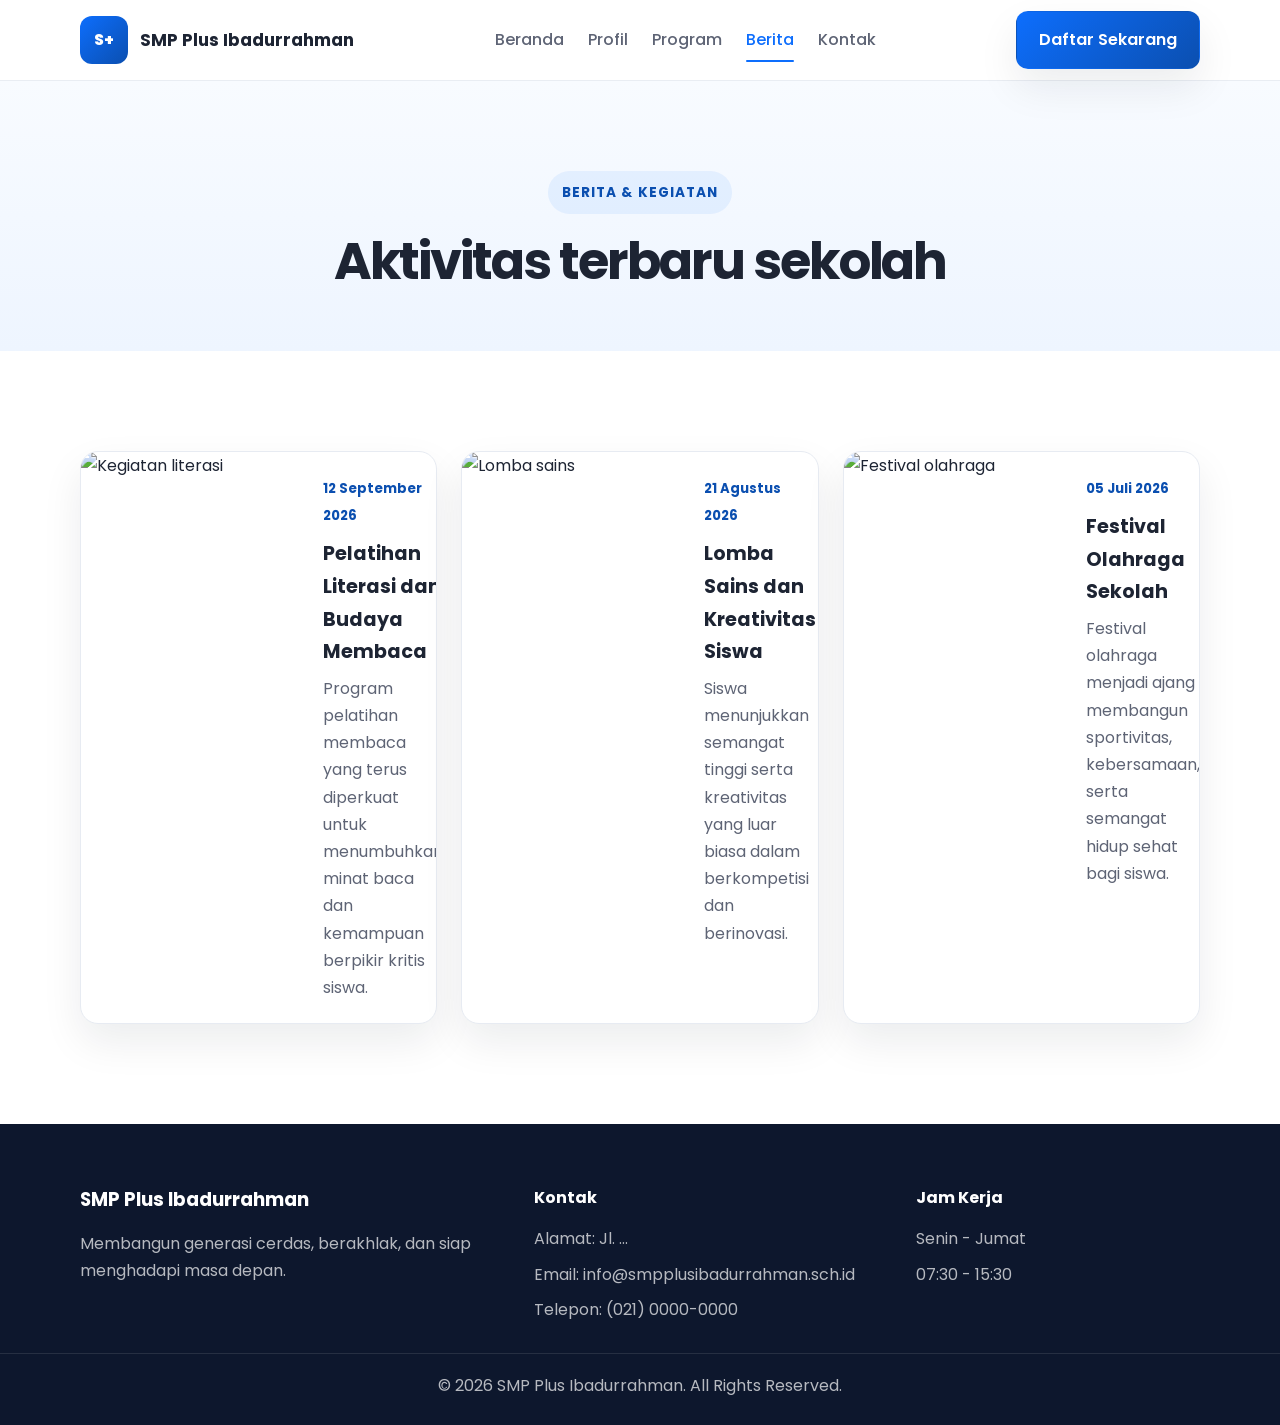
==== berita.html @ 43e398c8 "Expand SMP Plus Ibadurrahman site into multi-page landing website" ====
<!DOCTYPE html>
<html lang="id">
  <head>
    <meta charset="UTF-8" />
    <meta name="viewport" content="width=device-width, initial-scale=1.0" />
    <title>SMP Plus Ibadurrahman | Berita</title>
    <meta
      name="description"
      content="Berita dan kegiatan SMP Plus Ibadurrahman."
    />
    <link rel="preconnect" href="https://fonts.googleapis.com" />
    <link rel="preconnect" href="https://fonts.gstatic.com" crossorigin />
    <link
      href="https://fonts.googleapis.com/css2?family=Poppins:wght@400;500;600;700;800&display=swap"
      rel="stylesheet"
    />
    <link rel="stylesheet" href="style.css" />
    <script src="script.js" defer></script>
  </head>
  <body>
    <header class="topbar">
      <div class="container nav">
        <a href="index.html" class="brand" aria-label="Beranda SMP Plus Ibadurrahman">
          <div class="logo">S+</div>
          <div>
            <h2>SMP Plus Ibadurrahman</h2>
          </div>
        </a>

        <button class="nav-toggle" aria-label="Buka menu navigasi" aria-expanded="false">
          <span></span>
          <span></span>
          <span></span>
        </button>

        <nav class="menu" aria-label="Navigasi utama">
          <a href="index.html">Beranda</a>
          <a href="profil.html">Profil</a>
          <a href="program.html">Program</a>
          <a href="berita.html" class="active">Berita</a>
          <a href="kontak.html">Kontak</a>
        </nav>

        <a class="btn btn-primary desktop-only" href="kontak.html">Daftar Sekarang</a>
      </div>
    </header>

    <main>
      <section class="page-hero">
        <div class="container narrow">
          <span class="badge">Berita & Kegiatan</span>
          <h1>Aktivitas terbaru sekolah</h1>
        </div>
      </section>

      <section class="section">
        <div class="container news-list">
          <article class="news-item">
            <img src="https://images.unsplash.com/photo-1503676260728-1c00da094a0b?auto=format&fit=crop&w=900&q=80" alt="Kegiatan literasi" />
            <div>
              <span>12 September 2026</span>
              <h3>Pelatihan Literasi dan Budaya Membaca</h3>
              <p>Program pelatihan membaca yang terus diperkuat untuk menumbuhkan minat baca dan kemampuan berpikir kritis siswa.</p>
            </div>
          </article>

          <article class="news-item">
            <img src="https://images.unsplash.com/photo-1523240795612-9a054b0db644?auto=format&fit=crop&w=900&q=80" alt="Lomba sains" />
            <div>
              <span>21 Agustus 2026</span>
              <h3>Lomba Sains dan Kreativitas Siswa</h3>
              <p>Siswa menunjukkan semangat tinggi serta kreativitas yang luar biasa dalam berkompetisi dan berinovasi.</p>
            </div>
          </article>

          <article class="news-item">
            <img src="https://images.unsplash.com/photo-1517486808906-6ca8b3f04846?auto=format&fit=crop&w=900&q=80" alt="Festival olahraga" />
            <div>
              <span>05 Juli 2026</span>
              <h3>Festival Olahraga Sekolah</h3>
              <p>Festival olahraga menjadi ajang membangun sportivitas, kebersamaan, serta semangat hidup sehat bagi siswa.</p>
            </div>
          </article>
        </div>
      </section>
    </main>

    <footer class="footer">
      <div class="container footer-grid">
        <div>
          <h3>SMP Plus Ibadurrahman</h3>
          <p>Membangun generasi cerdas, berakhlak, dan siap menghadapi masa depan.</p>
        </div>

        <div>
          <h4>Kontak</h4>
          <ul>
            <li>Alamat: Jl. ...</li>
            <li>Email: info@smpplusibadurrahman.sch.id</li>
            <li>Telepon: (021) 0000-0000</li>
          </ul>
        </div>

        <div>
          <h4>Jam Kerja</h4>
          <ul>
            <li>Senin - Jumat</li>
            <li>07:30 - 15:30</li>
          </ul>
        </div>
      </div>

      <div class="copyright">
        <p>© <span id="year"></span> SMP Plus Ibadurrahman. All Rights Reserved.</p>
      </div>
    </footer>
  </body>
</html>
---- style.css ----
:root {
  --primary: #0d6efd;
  --primary-dark: #0b4fb0;
  --secondary: #f7f9fc;
  --text: #1d2433;
  --muted: #5e6475;
  --border: #e7ebf2;
  --white: #ffffff;
  --shadow: 0 18px 40px rgba(16, 24, 40, 0.08);
}

* {
  box-sizing: border-box;
  margin: 0;
  padding: 0;
}

html {
  scroll-behavior: smooth;
}

body {
  font-family: "Poppins", sans-serif;
  color: var(--text);
  background: var(--white);
  line-height: 1.7;
}

a {
  text-decoration: none;
  color: inherit;
}

img {
  max-width: 100%;
  display: block;
}

button,
input,
textarea {
  font: inherit;
}

.container {
  width: min(1120px, calc(100% - 32px));
  margin: 0 auto;
}

.section {
  padding: 100px 0;
}

.alt-bg {
  background: var(--secondary);
}

.section-heading {
  margin-bottom: 40px;
  text-align: center;
}

.section-heading span,
.badge {
  display: inline-block;
  font-size: 0.85rem;
  color: var(--primary-dark);
  font-weight: 700;
  letter-spacing: 0.08em;
  text-transform: uppercase;
  margin-bottom: 8px;
}

.section-heading h2,
.page-hero h1,
.hero-content h1 {
  line-height: 1.15;
  letter-spacing: -0.04em;
}

.section-heading h2 {
  font-size: clamp(2rem, 4vw, 3rem);
}

.topbar {
  position: sticky;
  top: 0;
  z-index: 100;
  background: rgba(255, 255, 255, 0.92);
  backdrop-filter: blur(12px);
  border-bottom: 1px solid rgba(231, 235, 242, 0.9);
}

.nav {
  display: flex;
  align-items: center;
  justify-content: space-between;
  min-height: 80px;
  gap: 20px;
}

.brand {
  display: flex;
  align-items: center;
  gap: 12px;
}

.logo {
  width: 48px;
  height: 48px;
  border-radius: 12px;
  background: linear-gradient(135deg, var(--primary), var(--primary-dark));
  color: var(--white);
  display: grid;
  place-items: center;
  font-weight: 800;
}

.brand h2 {
  font-size: 1.06rem;
}

.menu {
  display: flex;
  align-items: center;
  gap: 24px;
  color: var(--muted);
  font-weight: 500;
}

.menu a {
  position: relative;
}

.menu a.active,
.menu a:hover {
  color: var(--primary);
}

.menu a.active::after,
.menu a:hover::after {
  content: "";
  position: absolute;
  left: 0;
  bottom: -8px;
  width: 100%;
  height: 2px;
  border-radius: 999px;
  background: var(--primary);
}

.btn {
  display: inline-flex;
  align-items: center;
  justify-content: center;
  padding: 14px 22px;
  border-radius: 12px;
  font-weight: 600;
  transition: 0.2s ease;
  border: 1px solid transparent;
}

.btn:hover {
  transform: translateY(-2px);
}

.btn-primary {
  background: linear-gradient(135deg, var(--primary), var(--primary-dark));
  color: var(--white);
  box-shadow: var(--shadow);
}

.btn-secondary {
  background: transparent;
  color: var(--text);
  border-color: var(--border);
}

.light {
  background: var(--white);
  color: var(--primary-dark);
}

.desktop-only {
  display: inline-flex;
}

.nav-toggle {
  display: none;
  width: 48px;
  height: 48px;
  background: transparent;
  border: 1px solid var(--border);
  border-radius: 12px;
  padding: 10px;
  cursor: pointer;
}

.nav-toggle span {
  display: block;
  width: 100%;
  height: 2px;
  background: var(--text);
  margin: 6px 0;
}

.hero {
  padding: 80px 0 60px;
  background: radial-gradient(circle at top right, rgba(13, 110, 253, 0.12), transparent 30%), linear-gradient(180deg, #f9fbff 0%, #ffffff 100%);
}

.hero-grid,
.about-grid,
.content-grid,
.contact-grid {
  display: grid;
  grid-template-columns: 1.1fr 0.9fr;
  gap: 48px;
  align-items: center;
}

.hero-content h1 {
  font-size: clamp(2.4rem, 5vw, 4.5rem);
  margin-bottom: 18px;
}

.hero-content p,
.about-text p,
.content-grid p,
.lead {
  color: var(--muted);
  font-size: 1.05rem;
}

.badge {
  background: rgba(13, 110, 253, 0.08);
  padding: 10px 14px;
  border-radius: 999px;
  margin-bottom: 18px;
}

.hero-actions {
  display: flex;
  gap: 14px;
  margin-top: 28px;
  flex-wrap: wrap;
}

.stats {
  display: flex;
  gap: 26px;
  margin-top: 30px;
  flex-wrap: wrap;
}

.stats strong {
  display: block;
  font-size: 1.9rem;
}

.stats span {
  color: var(--muted);
  font-size: 0.9rem;
}

.image-card {
  background: var(--white);
  border-radius: 28px;
  box-shadow: var(--shadow);
  border: 1px solid var(--border);
  padding: 14px;
}

.image-card img {
  width: 100%;
  height: 560px;
  object-fit: cover;
  border-radius: 20px;
}

.about-boxes,
.two-col {
  display: grid;
  gap: 18px;
}

.mini-box,
.feature-card,
.info-card,
.contact-card,
.form-card,
.service-card {
  background: var(--white);
  border: 1px solid var(--border);
  border-radius: 18px;
  padding: 26px;
  box-shadow: 0 10px 24px rgba(16, 24, 40, 0.04);
}

.mini-box h3,
.feature-card h3,
.service-card h3,
.contact-card h3,
.info-card h3 {
  margin-bottom: 12px;
  font-size: 1.25rem;
}

.mini-box p,
.feature-card p,
.service-card p,
.contact-card li,
.info-card li,
.news-content p,
.news-item p {
  color: var(--muted);
}

.feature-grid,
.facility-grid,
.program-grid {
  display: grid;
  grid-template-columns: repeat(4, minmax(0, 1fr));
  gap: 24px;
}

.facility-item,
.service-card {
  background: var(--white);
  border: 1px solid var(--border);
  border-radius: 18px;
  padding: 24px 20px;
  box-shadow: 0 10px 24px rgba(16, 24, 40, 0.04);
}

.facility-item h3,
.service-card h3 {
  margin-bottom: 10px;
  font-size: 1.15rem;
}

.news-grid,
.news-list {
  display: grid;
  grid-template-columns: repeat(3, minmax(0, 1fr));
  gap: 24px;
}

.news-card,
.news-item {
  background: var(--white);
  border: 1px solid var(--border);
  border-radius: 18px;
  overflow: hidden;
  box-shadow: var(--shadow);
}

.news-card img,
.news-item img {
  width: 100%;
  height: 210px;
  object-fit: cover;
}

.news-content {
  padding: 20px 18px 22px;
}

.news-content span,
.news-item span {
  color: var(--primary-dark);
  font-size: 0.82rem;
  font-weight: 700;
}

.news-content h3,
.news-item h3 {
  margin: 10px 0 6px;
  font-size: 1.2rem;
}

.news-item {
  display: grid;
  grid-template-columns: 220px 1fr;
  align-items: stretch;
}

.news-item div {
  padding: 22px;
}

.cta {
  padding: 36px 0 90px;
}

.cta-box {
  background: linear-gradient(135deg, var(--primary), var(--primary-dark));
  color: var(--white);
  border-radius: 28px;
  padding: 32px 42px;
  display: flex;
  justify-content: space-between;
  align-items: center;
  gap: 20px;
  box-shadow: var(--shadow);
}

.cta-box h2 {
  font-size: clamp(1.7rem, 2vw, 2.5rem);
  line-height: 1.25;
}

.cta-box span {
  display: inline-block;
  margin-bottom: 6px;
  font-size: 0.8rem;
  opacity: 0.8;
  text-transform: uppercase;
  letter-spacing: 0.12em;
}

.footer {
  background: #0d172d;
  color: rgba(255, 255, 255, 0.85);
  padding-top: 60px;
}

.footer-grid {
  display: grid;
  grid-template-columns: 1.2fr 1fr 0.8fr;
  gap: 28px;
  padding-bottom: 30px;
}

.footer h3,
.footer h4 {
  color: var(--white);
  margin-bottom: 14px;
}

.footer p,
.footer li {
  color: rgba(255, 255, 255, 0.7);
}

.footer ul {
  list-style: none;
  display: grid;
  gap: 8px;
}

.copyright {
  text-align: center;
  padding: 18px 0 26px;
  border-top: 1px solid rgba(255, 255, 255, 0.1);
  color: rgba(255, 255, 255, 0.6);
}

.page-hero {
  background: linear-gradient(180deg, #f8fbff 0%, #eef5ff 100%);
  padding: 90px 0 60px;
  text-align: center;
}

.page-hero h1 {
  font-size: clamp(2.2rem, 4vw, 3.3rem);
}

.narrow {
  max-width: 720px;
}

.lead {
  font-size: 1.15rem;
  margin-bottom: 18px;
}

.icon {
  width: 62px;
  height: 62px;
  display: grid;
  place-items: center;
  font-size: 2rem;
  border-radius: 18px;
  background: rgba(13, 110, 253, 0.08);
  margin-bottom: 18px;
}

.info-card ul,
.contact-card ul {
  list-style: none;
  display: grid;
  gap: 12px;
}

.form-card {
  display: grid;
  gap: 18px;
}

.input-group {
  display: grid;
  gap: 8px;
}

.input-group label {
  font-weight: 600;
}

.input-group input,
.input-group textarea {
  width: 100%;
  border: 1px solid var(--border);
  border-radius: 12px;
  padding: 12px 14px;
  background: var(--white);
  color: var(--text);
}

.input-group input:focus,
.input-group textarea:focus {
  outline: 2px solid rgba(13, 110, 253, 0.15);
  border-color: var(--primary);
}

.two-col {
  grid-template-columns: repeat(2, minmax(0, 1fr));
}

@media (max-width: 980px) {
  .feature-grid,
  .facility-grid,
  .program-grid,
  .news-grid,
  .footer-grid,
  .content-grid,
  .contact-grid,
  .hero-grid,
  .about-grid {
    grid-template-columns: 1fr 1fr;
  }

  .hero-grid,
  .about-grid,
  .content-grid,
  .contact-grid {
    grid-template-columns: 1fr;
  }

  .news-item {
    grid-template-columns: 1fr;
  }
}

@media (max-width: 720px) {
  .menu {
    position: absolute;
    top: 80px;
    left: 16px;
    right: 16px;
    display: none;
    flex-direction: column;
    align-items: flex-start;
    padding: 18px 20px;
    background: rgba(255, 255, 255, 0.98);
    border: 1px solid var(--border);
    border-radius: 18px;
    box-shadow: var(--shadow);
  }

  .menu.open {
    display: flex;
  }

  .nav-toggle {
    display: block;
  }

  .desktop-only {
    display: none;
  }

  .feature-grid,
  .facility-grid,
  .program-grid,
  .news-grid,
  .footer-grid,
  .two-col {
    grid-template-columns: 1fr;
  }

  .cta-box {
    flex-direction: column;
    align-items: flex-start;
  }

  .hero-content h1 {
    font-size: 2.5rem;
  }
}
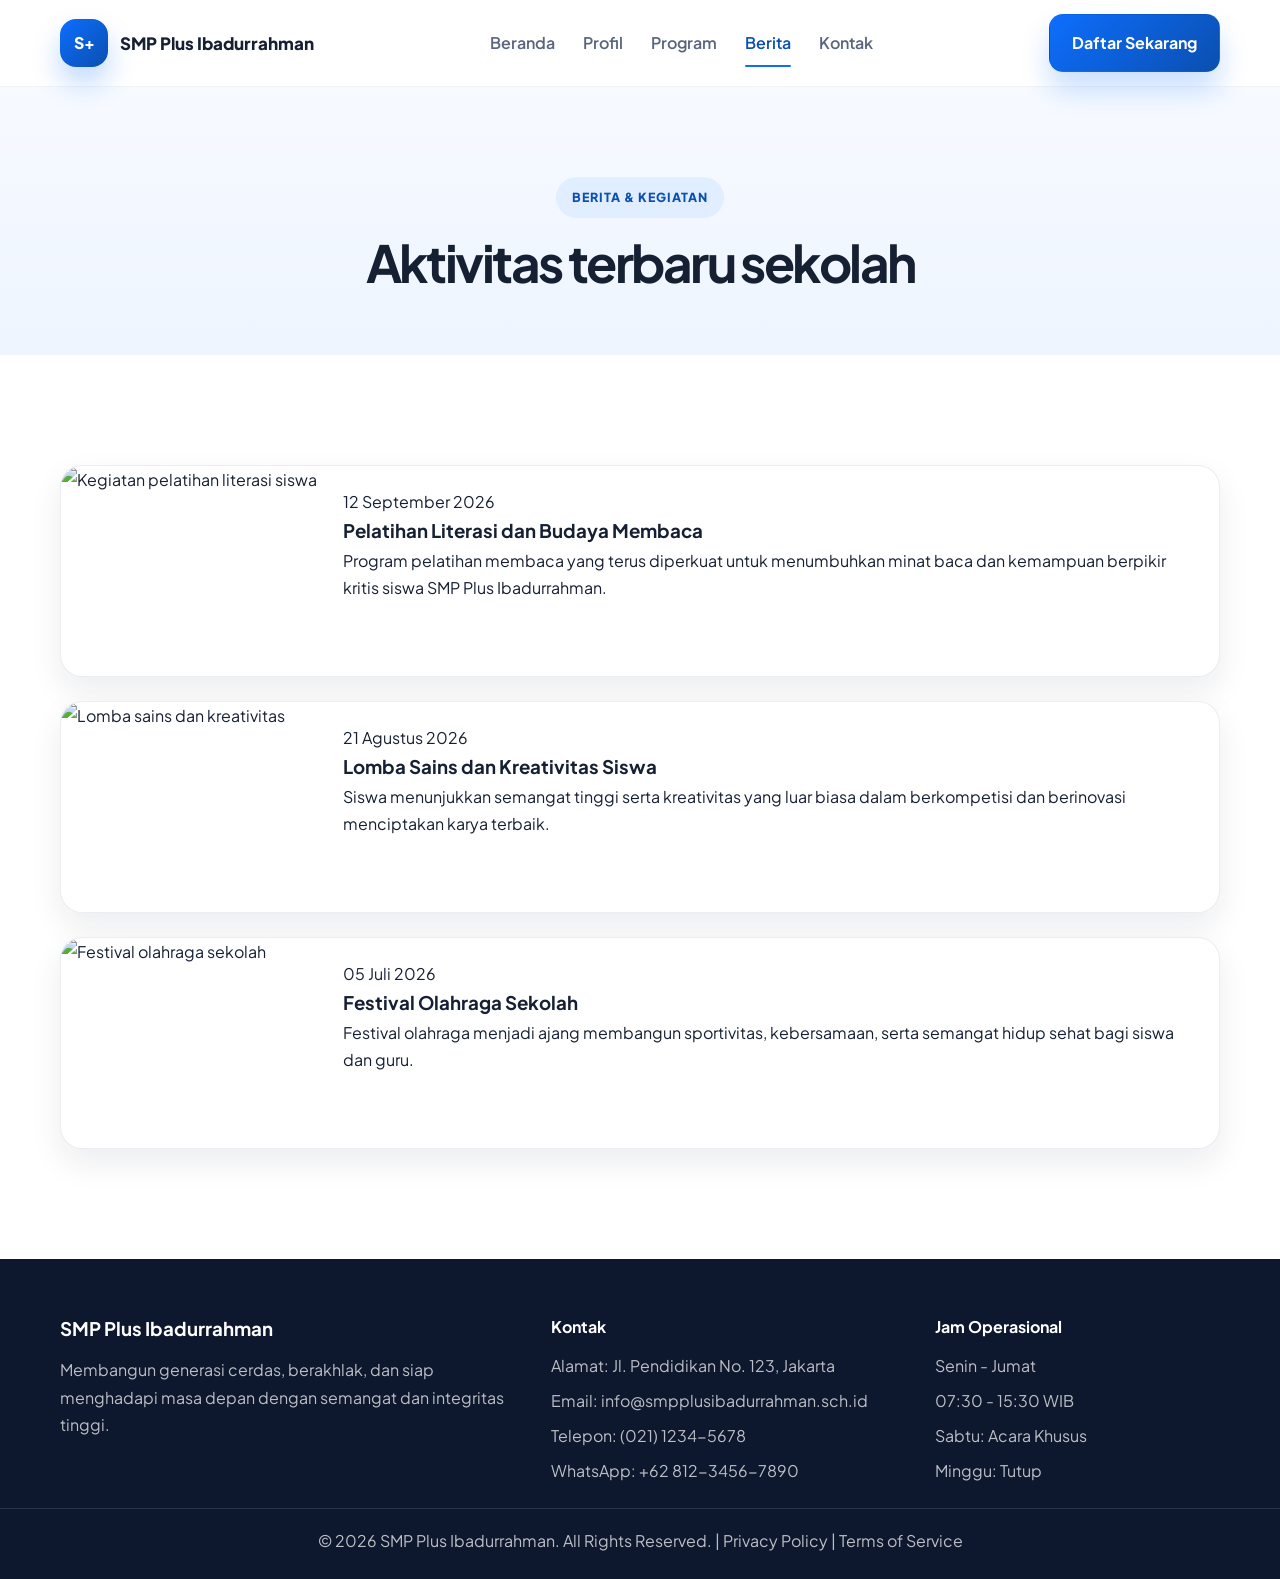
==== commit e0db82ce: "Prepare SMP Plus Ibadurrahman website for production deployment with complete content and documentat" ====
--- a/berita.html
+++ b/berita.html
@@ -3,17 +3,11 @@
   <head>
     <meta charset="UTF-8" />
     <meta name="viewport" content="width=device-width, initial-scale=1.0" />
-    <title>SMP Plus Ibadurrahman | Berita</title>
-    <meta
-      name="description"
-      content="Berita dan kegiatan SMP Plus Ibadurrahman."
-    />
+    <title>SMP Plus Ibadurrahman | Berita & Kegiatan</title>
+    <meta name="description" content="Berita dan kegiatan terbaru SMP Plus Ibadurrahman. Update acara sekolah, prestasi siswa, dan program pendidikan terkini." />
     <link rel="preconnect" href="https://fonts.googleapis.com" />
     <link rel="preconnect" href="https://fonts.gstatic.com" crossorigin />
-    <link
-      href="https://fonts.googleapis.com/css2?family=Poppins:wght@400;500;600;700;800&display=swap"
-      rel="stylesheet"
-    />
+    <link href="https://fonts.googleapis.com/css2?family=Plus+Jakarta+Sans:wght@400;500;600;700;800&display=swap" rel="stylesheet" />
     <link rel="stylesheet" href="style.css" />
     <script src="script.js" defer></script>
   </head>
@@ -56,29 +50,29 @@
       <section class="section">
         <div class="container news-list">
           <article class="news-item">
-            <img src="https://images.unsplash.com/photo-1503676260728-1c00da094a0b?auto=format&fit=crop&w=900&q=80" alt="Kegiatan literasi" />
+            <img src="https://images.unsplash.com/photo-1503676260728-1c00da094a0b?auto=format&fit=crop&w=900&q=80" alt="Kegiatan pelatihan literasi siswa" />
             <div>
               <span>12 September 2026</span>
               <h3>Pelatihan Literasi dan Budaya Membaca</h3>
-              <p>Program pelatihan membaca yang terus diperkuat untuk menumbuhkan minat baca dan kemampuan berpikir kritis siswa.</p>
+              <p>Program pelatihan membaca yang terus diperkuat untuk menumbuhkan minat baca dan kemampuan berpikir kritis siswa SMP Plus Ibadurrahman.</p>
             </div>
           </article>
 
           <article class="news-item">
-            <img src="https://images.unsplash.com/photo-1523240795612-9a054b0db644?auto=format&fit=crop&w=900&q=80" alt="Lomba sains" />
+            <img src="https://images.unsplash.com/photo-1523240795612-9a054b0db644?auto=format&fit=crop&w=900&q=80" alt="Lomba sains dan kreativitas" />
             <div>
               <span>21 Agustus 2026</span>
               <h3>Lomba Sains dan Kreativitas Siswa</h3>
-              <p>Siswa menunjukkan semangat tinggi serta kreativitas yang luar biasa dalam berkompetisi dan berinovasi.</p>
+              <p>Siswa menunjukkan semangat tinggi serta kreativitas yang luar biasa dalam berkompetisi dan berinovasi menciptakan karya terbaik.</p>
             </div>
           </article>
 
           <article class="news-item">
-            <img src="https://images.unsplash.com/photo-1517486808906-6ca8b3f04846?auto=format&fit=crop&w=900&q=80" alt="Festival olahraga" />
+            <img src="https://images.unsplash.com/photo-1517486808906-6ca8b3f04846?auto=format&fit=crop&w=900&q=80" alt="Festival olahraga sekolah" />
             <div>
               <span>05 Juli 2026</span>
               <h3>Festival Olahraga Sekolah</h3>
-              <p>Festival olahraga menjadi ajang membangun sportivitas, kebersamaan, serta semangat hidup sehat bagi siswa.</p>
+              <p>Festival olahraga menjadi ajang membangun sportivitas, kebersamaan, serta semangat hidup sehat bagi siswa dan guru.</p>
             </div>
           </article>
         </div>
@@ -89,29 +83,32 @@
       <div class="container footer-grid">
         <div>
           <h3>SMP Plus Ibadurrahman</h3>
-          <p>Membangun generasi cerdas, berakhlak, dan siap menghadapi masa depan.</p>
+          <p>Membangun generasi cerdas, berakhlak, dan siap menghadapi masa depan dengan semangat dan integritas tinggi.</p>
         </div>
 
         <div>
           <h4>Kontak</h4>
           <ul>
-            <li>Alamat: Jl. ...</li>
+            <li>Alamat: Jl. Pendidikan No. 123, Jakarta</li>
             <li>Email: info@smpplusibadurrahman.sch.id</li>
-            <li>Telepon: (021) 0000-0000</li>
+            <li>Telepon: (021) 1234-5678</li>
+            <li>WhatsApp: +62 812-3456-7890</li>
           </ul>
         </div>
 
         <div>
-          <h4>Jam Kerja</h4>
+          <h4>Jam Operasional</h4>
           <ul>
             <li>Senin - Jumat</li>
-            <li>07:30 - 15:30</li>
+            <li>07:30 - 15:30 WIB</li>
+            <li>Sabtu: Acara Khusus</li>
+            <li>Minggu: Tutup</li>
           </ul>
         </div>
       </div>
 
       <div class="copyright">
-        <p>© <span id="year"></span> SMP Plus Ibadurrahman. All Rights Reserved.</p>
+        <p>&copy; <span id="year"></span> SMP Plus Ibadurrahman. All Rights Reserved. | <a href="#">Privacy Policy</a> | <a href="#">Terms of Service</a></p>
       </div>
     </footer>
   </body>
--- a/style.css
+++ b/style.css
@@ -1,12 +1,17 @@
 :root {
   --primary: #0d6efd;
   --primary-dark: #0b4fb0;
+  --primary-soft: #edf5ff;
   --secondary: #f7f9fc;
-  --text: #1d2433;
-  --muted: #5e6475;
-  --border: #e7ebf2;
+  --text: #152033;
+  --muted: #58657c;
+  --border: rgba(18, 32, 62, 0.08);
   --white: #ffffff;
-  --shadow: 0 18px 40px rgba(16, 24, 40, 0.08);
+  --shadow-soft: 0 18px 42px rgba(9, 18, 33, 0.08);
+  --shadow-card: 0 14px 32px rgba(13, 27, 52, 0.08);
+  --radius-lg: 28px;
+  --radius-md: 18px;
+  --radius-sm: 12px;
 }
 
 * {
@@ -20,7 +25,7 @@
 }
 
 body {
-  font-family: "Poppins", sans-serif;
+  font-family: "Plus Jakarta Sans", sans-serif;
   color: var(--text);
   background: var(--white);
   line-height: 1.7;
@@ -43,60 +48,67 @@
 }
 
 .container {
-  width: min(1120px, calc(100% - 32px));
+  width: min(1160px, calc(100% - 32px));
   margin: 0 auto;
 }
 
 .section {
-  padding: 100px 0;
+  padding: 110px 0;
 }
 
 .alt-bg {
-  background: var(--secondary);
+  background: linear-gradient(180deg, #f6f9ff 0%, #edf3ff 100%);
 }
 
 .section-heading {
-  margin-bottom: 40px;
+  margin-bottom: 42px;
   text-align: center;
 }
 
 .section-heading span,
+.eyebrow,
 .badge {
-  display: inline-block;
-  font-size: 0.85rem;
-  color: var(--primary-dark);
-  font-weight: 700;
+  display: inline-flex;
+  align-items: center;
+  justify-content: center;
+  font-size: 0.78rem;
+  font-weight: 800;
   letter-spacing: 0.08em;
   text-transform: uppercase;
-  margin-bottom: 8px;
+  color: var(--primary-dark);
+  background: rgba(13, 110, 253, 0.08);
+  border-radius: 999px;
+  padding: 10px 16px;
 }
 
 .section-heading h2,
+.about-copy h2,
 .page-hero h1,
 .hero-content h1 {
-  line-height: 1.15;
-  letter-spacing: -0.04em;
+  line-height: 1.1;
+  letter-spacing: -0.05em;
 }
 
 .section-heading h2 {
-  font-size: clamp(2rem, 4vw, 3rem);
+  font-size: clamp(2.1rem, 3vw, 3rem);
+  margin-top: 18px;
 }
 
 .topbar {
   position: sticky;
   top: 0;
-  z-index: 100;
-  background: rgba(255, 255, 255, 0.92);
-  backdrop-filter: blur(12px);
-  border-bottom: 1px solid rgba(231, 235, 242, 0.9);
+  z-index: 1000;
+  background: rgba(255, 255, 255, 0.84);
+  backdrop-filter: blur(18px);
+  border-bottom: 1px solid rgba(13, 27, 52, 0.05);
 }
 
 .nav {
   display: flex;
   align-items: center;
   justify-content: space-between;
-  min-height: 80px;
-  gap: 20px;
+  min-height: 86px;
+  gap: 18px;
 }
 
 .brand {
@@ -108,45 +120,56 @@
 .logo {
   width: 48px;
   height: 48px;
-  border-radius: 12px;
+  border-radius: 16px;
   background: linear-gradient(135deg, var(--primary), var(--primary-dark));
   color: var(--white);
   display: grid;
   place-items: center;
   font-weight: 800;
+  box-shadow: 0 16px 28px rgba(13, 110, 253, 0.26);
 }
 
 .brand h2 {
   font-size: 1.06rem;
+  font-weight: 800;
 }
 
 .menu {
   display: flex;
   align-items: center;
-  gap: 24px;
+  gap: 28px;
   color: var(--muted);
-  font-weight: 500;
+  font-weight: 600;
 }
 
 .menu a {
   position: relative;
+  transition: color 0.2s ease;
 }
 
 .menu a.active,
 .menu a:hover {
-  color: var(--primary);
-}
-
-.menu a.active::after,
-.menu a:hover::after {
+  color: var(--primary-dark);
+}
+
+.menu a::after {
   content: "";
   position: absolute;
   left: 0;
-  bottom: -8px;
+  bottom: -10px;
   width: 100%;
   height: 2px;
   border-radius: 999px;
   background: var(--primary);
+  opacity: 0;
+  transform: scaleX(0.4);
+  transition: all 0.2s ease;
+}
+
+.menu a.active::after,
+.menu a:hover::after {
+  opacity: 1;
+  transform: scaleX(1);
 }
 
 .btn {
@@ -154,9 +177,9 @@
   align-items: center;
   justify-content: center;
   padding: 14px 22px;
-  border-radius: 12px;
-  font-weight: 600;
-  transition: 0.2s ease;
+  border-radius: 14px;
+  font-weight: 700;
+  transition: transform 0.2s ease, box-shadow 0.2s ease;
   border: 1px solid transparent;
 }
 
@@ -167,13 +190,13 @@
 .btn-primary {
   background: linear-gradient(135deg, var(--primary), var(--primary-dark));
   color: var(--white);
-  box-shadow: var(--shadow);
+  box-shadow: 0 18px 28px rgba(13, 110, 253, 0.22);
 }
 
 .btn-secondary {
-  background: transparent;
+  border-color: rgba(13, 27, 52, 0.08);
+  background: rgba(255, 255, 255, 0.7);
   color: var(--text);
-  border-color: var(--border);
 }
 
 .light {
@@ -189,301 +212,409 @@
   display: none;
   width: 48px;
   height: 48px;
-  background: transparent;
+  background: var(--white);
   border: 1px solid var(--border);
   border-radius: 12px;
-  padding: 10px;
+  box-shadow: var(--shadow-soft);
   cursor: pointer;
 }
 
 .nav-toggle span {
   display: block;
-  width: 100%;
+  width: 22px;
   height: 2px;
+  margin: 5px auto;
   background: var(--text);
-  margin: 6px 0;
 }
 
 .hero {
-  padding: 80px 0 60px;
-  background: radial-gradient(circle at top right, rgba(13, 110, 253, 0.12), transparent 30%), linear-gradient(180deg, #f9fbff 0%, #ffffff 100%);
-}
-
-.hero-grid,
-.about-grid,
-.content-grid,
-.contact-grid {
-  display: grid;
-  grid-template-columns: 1.1fr 0.9fr;
-  gap: 48px;
+  padding: 82px 0 72px;
+  position: relative;
+  overflow: hidden;
+  background: radial-gradient(circle at top left, rgba(13, 110, 253, 0.13), transparent 28%), linear-gradient(180deg, #ffffff 0%, #f5f9ff 100%);
+}
+
+.hero-grid {
+  display: grid;
+  grid-template-columns: 1.05fr 0.95fr;
+  gap: 50px;
   align-items: center;
 }
 
 .hero-content h1 {
-  font-size: clamp(2.4rem, 5vw, 4.5rem);
-  margin-bottom: 18px;
-}
-
-.hero-content p,
-.about-text p,
-.content-grid p,
-.lead {
+  font-size: clamp(2.5rem, 5vw, 4.7rem);
+  max-width: 650px;
+}
+
+.hero-content p {
+  margin-top: 18px;
+  max-width: 600px;
   color: var(--muted);
-  font-size: 1.05rem;
-}
-
-.badge {
-  background: rgba(13, 110, 253, 0.08);
-  padding: 10px 14px;
-  border-radius: 999px;
-  margin-bottom: 18px;
+  font-size: 1.06rem;
 }
 
 .hero-actions {
   display: flex;
+  flex-wrap: wrap;
   gap: 14px;
   margin-top: 28px;
+}
+
+.stats {
+  margin-top: 32px;
+  display: flex;
   flex-wrap: wrap;
-}
-
-.stats {
-  display: flex;
   gap: 26px;
-  margin-top: 30px;
-  flex-wrap: wrap;
+}
+
+.stats div {
+  min-width: 120px;
 }
 
 .stats strong {
   display: block;
-  font-size: 1.9rem;
+  font-size: clamp(1.8rem, 2vw, 2.3rem);
+  line-height: 1;
 }
 
 .stats span {
+  display: block;
+  margin-top: 8px;
   color: var(--muted);
   font-size: 0.9rem;
 }
 
+.hero-visual {
+  position: relative;
+  display: flex;
+  justify-content: center;
+}
+
 .image-card {
+  width: min(100%, 540px);
   background: var(--white);
-  border-radius: 28px;
-  box-shadow: var(--shadow);
   border: 1px solid var(--border);
-  padding: 14px;
+  border-radius: var(--radius-lg);
+  padding: 16px;
+  box-shadow: var(--shadow-soft);
 }
 
 .image-card img {
+  height: 560px;
+  width: 100%;
+  object-fit: cover;
+  border-radius: 24px;
+}
+
+.floating-card {
+  position: absolute;
+  left: 12px;
+  bottom: 18px;
+  width: min(72%, 320px);
+  background: rgba(15, 26, 49, 0.9);
+  color: var(--white);
+  border: 1px solid rgba(255, 255, 255, 0.12);
+  border-radius: 22px;
+  padding: 18px 18px 14px;
+  box-shadow: 0 24px 40px rgba(10, 20, 38, 0.24);
+}
+
+.small-label {
+  display: inline-block;
+  font-size: 0.72rem;
+  letter-spacing: 0.1em;
+  text-transform: uppercase;
+  opacity: 0.8;
+}
+
+.floating-card h3 {
+  margin-top: 10px;
+  font-size: 1.08rem;
+  line-height: 1.5;
+}
+
+.mini-metrics {
+  display: flex;
+  justify-content: space-between;
+  gap: 10px;
+  margin-top: 14px;
+  font-size: 0.76rem;
+  opacity: 0.8;
+}
+
+.feature-grid,
+.facility-grid,
+.program-grid,
+.testimonial-grid {
+  display: grid;
+  grid-template-columns: repeat(4, minmax(0, 1fr));
+  gap: 24px;
+}
+
+.feature-card,
+.facility-item,
+.testimonial-card {
+  background: rgba(255, 255, 255, 0.9);
+  border: 1px solid var(--border);
+  border-radius: 22px;
+  box-shadow: var(--shadow-card);
+}
+
+.feature-card {
+  padding: 28px 22px;
+}
+
+.feature-card h3,
+.facility-item h3 {
+  margin-bottom: 10px;
+  font-size: 1.18rem;
+}
+
+.feature-card p,
+.facility-item p,
+.testimonial-card p,
+.about-copy p,
+.news-content p {
+  color: var(--muted);
+}
+
+.icon {
+  width: 62px;
+  height: 62px;
+  border-radius: 18px;
+  display: grid;
+  place-items: center;
+  font-size: 2rem;
+  background: rgba(13, 110, 253, 0.09);
+  margin-bottom: 16px;
+}
+
+.about-grid {
+  display: grid;
+  grid-template-columns: 0.96fr 1.04fr;
+  gap: 44px;
+  align-items: center;
+}
+
+.about-visual img {
   width: 100%;
   height: 560px;
   object-fit: cover;
-  border-radius: 20px;
-}
-
-.about-boxes,
-.two-col {
-  display: grid;
-  gap: 18px;
-}
-
-.mini-box,
-.feature-card,
+  border-radius: 28px;
+  box-shadow: var(--shadow-soft);
+}
+
+.about-copy h2 {
+  font-size: clamp(2rem, 3vw, 3rem);
+  margin-top: 14px;
+}
+
+.about-copy p {
+  margin-top: 18px;
+}
+
+.check-list {
+  list-style: none;
+  display: grid;
+  gap: 12px;
+  margin: 24px 0 28px;
+}
+
+.check-list li {
+  position: relative;
+  padding-left: 28px;
+  color: var(--text);
+  font-weight: 600;
+}
+
+.check-list li::before {
+  content: "✓";
+  position: absolute;
+  left: 0;
+  top: 0;
+  color: var(--primary-dark);
+  font-weight: 800;
+}
+
+.facility-grid {
+  grid-template-columns: repeat(4, minmax(0, 1fr));
+}
+
+.facility-item {
+  padding: 26px 22px;
+}
+
+.testimonial-card {
+  padding: 28px 22px;
+}
+
+.testimonial-card p {
+  font-size: 1rem;
+}
+
+.author {
+  margin-top: 20px;
+  display: grid;
+  gap: 4px;
+}
+
+.author strong {
+  font-size: 0.95rem;
+}
+
+.author span {
+  color: var(--muted);
+  font-size: 0.84rem;
+}
+
+.news-grid {
+  display: grid;
+  grid-template-columns: repeat(3, minmax(0, 1fr));
+  gap: 24px;
+}
+
+.news-card {
+  background: var(--white);
+  border: 1px solid var(--border);
+  border-radius: 22px;
+  overflow: hidden;
+  box-shadow: var(--shadow-card);
+}
+
+.news-card img {
+  width: 100%;
+  height: 220px;
+  object-fit: cover;
+}
+
+.news-content {
+  padding: 20px 18px 24px;
+}
+
+.news-content span {
+  color: var(--primary-dark);
+  font-size: 0.78rem;
+  font-weight: 800;
+  letter-spacing: 0.06em;
+  text-transform: uppercase;
+}
+
+.news-content h3 {
+  margin: 12px 0 8px;
+  font-size: 1.2rem;
+}
+
+.cta {
+  padding: 24px 0 96px;
+}
+
+.cta-box {
+  background: linear-gradient(135deg, var(--primary), var(--primary-dark));
+  color: var(--white);
+  padding: 34px 38px;
+  border-radius: 26px;
+  display: flex;
+  justify-content: space-between;
+  align-items: center;
+  gap: 20px;
+  box-shadow: 0 24px 40px rgba(13, 110, 253, 0.2);
+}
+
+.cta-box h2 {
+  font-size: clamp(1.9rem, 2vw, 2.7rem);
+  line-height: 1.2;
+}
+
+.cta-box span {
+  display: inline-block;
+  margin-bottom: 8px;
+  font-size: 0.75rem;
+  text-transform: uppercase;
+  letter-spacing: 0.1em;
+  opacity: 0.85;
+}
+
+.footer {
+  background: #0d172d;
+  color: rgba(255, 255, 255, 0.9);
+  padding-top: 54px;
+}
+
+.footer-grid {
+  display: grid;
+  grid-template-columns: 1.3fr 1fr 0.8fr;
+  gap: 28px;
+  padding-bottom: 24px;
+}
+
+.footer h3,
+.footer h4 {
+  color: var(--white);
+  margin-bottom: 12px;
+}
+
+.footer p,
+.footer li {
+  color: rgba(255, 255, 255, 0.72);
+}
+
+.footer ul {
+  list-style: none;
+  display: grid;
+  gap: 8px;
+}
+
+.copyright {
+  text-align: center;
+  padding: 18px 0 24px;
+  border-top: 1px solid rgba(255, 255, 255, 0.12);
+  color: rgba(255, 255, 255, 0.6);
+}
+
+.page-hero {
+  background: linear-gradient(180deg, #f7faff 0%, #eef5ff 100%);
+  padding: 90px 0 64px;
+  text-align: center;
+}
+
+.page-hero h1 {
+  margin-top: 16px;
+  font-size: clamp(2.2rem, 4vw, 3.4rem);
+}
+
+.narrow {
+  max-width: 760px;
+}
+
+.content-grid,
+.contact-grid {
+  display: grid;
+  grid-template-columns: 1.15fr 0.85fr;
+  gap: 36px;
+  align-items: start;
+}
+
+.content-grid p,
+.contact-card li,
+.info-card li {
+  color: var(--muted);
+}
+
+.lead {
+  font-size: 1.12rem;
+  margin-bottom: 18px;
+  color: var(--muted);
+}
+
 .info-card,
 .contact-card,
 .form-card,
 .service-card {
   background: var(--white);
   border: 1px solid var(--border);
-  border-radius: 18px;
-  padding: 26px;
-  box-shadow: 0 10px 24px rgba(16, 24, 40, 0.04);
-}
-
-.mini-box h3,
-.feature-card h3,
-.service-card h3,
-.contact-card h3,
-.info-card h3 {
-  margin-bottom: 12px;
-  font-size: 1.25rem;
-}
-
-.mini-box p,
-.feature-card p,
-.service-card p,
-.contact-card li,
-.info-card li,
-.news-content p,
-.news-item p {
-  color: var(--muted);
-}
-
-.feature-grid,
-.facility-grid,
-.program-grid {
-  display: grid;
-  grid-template-columns: repeat(4, minmax(0, 1fr));
-  gap: 24px;
-}
-
-.facility-item,
-.service-card {
-  background: var(--white);
-  border: 1px solid var(--border);
-  border-radius: 18px;
-  padding: 24px 20px;
-  box-shadow: 0 10px 24px rgba(16, 24, 40, 0.04);
-}
-
-.facility-item h3,
-.service-card h3 {
-  margin-bottom: 10px;
-  font-size: 1.15rem;
-}
-
-.news-grid,
-.news-list {
-  display: grid;
-  grid-template-columns: repeat(3, minmax(0, 1fr));
-  gap: 24px;
-}
-
-.news-card,
-.news-item {
-  background: var(--white);
-  border: 1px solid var(--border);
-  border-radius: 18px;
-  overflow: hidden;
-  box-shadow: var(--shadow);
-}
-
-.news-card img,
-.news-item img {
-  width: 100%;
-  height: 210px;
-  object-fit: cover;
-}
-
-.news-content {
-  padding: 20px 18px 22px;
-}
-
-.news-content span,
-.news-item span {
-  color: var(--primary-dark);
-  font-size: 0.82rem;
-  font-weight: 700;
-}
-
-.news-content h3,
-.news-item h3 {
-  margin: 10px 0 6px;
-  font-size: 1.2rem;
-}
-
-.news-item {
-  display: grid;
-  grid-template-columns: 220px 1fr;
-  align-items: stretch;
-}
-
-.news-item div {
-  padding: 22px;
-}
-
-.cta {
-  padding: 36px 0 90px;
-}
-
-.cta-box {
-  background: linear-gradient(135deg, var(--primary), var(--primary-dark));
-  color: var(--white);
-  border-radius: 28px;
-  padding: 32px 42px;
-  display: flex;
-  justify-content: space-between;
-  align-items: center;
-  gap: 20px;
-  box-shadow: var(--shadow);
-}
-
-.cta-box h2 {
-  font-size: clamp(1.7rem, 2vw, 2.5rem);
-  line-height: 1.25;
-}
-
-.cta-box span {
-  display: inline-block;
-  margin-bottom: 6px;
-  font-size: 0.8rem;
-  opacity: 0.8;
-  text-transform: uppercase;
-  letter-spacing: 0.12em;
-}
-
-.footer {
-  background: #0d172d;
-  color: rgba(255, 255, 255, 0.85);
-  padding-top: 60px;
-}
-
-.footer-grid {
-  display: grid;
-  grid-template-columns: 1.2fr 1fr 0.8fr;
-  gap: 28px;
-  padding-bottom: 30px;
-}
-
-.footer h3,
-.footer h4 {
-  color: var(--white);
-  margin-bottom: 14px;
-}
-
-.footer p,
-.footer li {
-  color: rgba(255, 255, 255, 0.7);
-}
-
-.footer ul {
-  list-style: none;
-  display: grid;
-  gap: 8px;
-}
-
-.copyright {
-  text-align: center;
-  padding: 18px 0 26px;
-  border-top: 1px solid rgba(255, 255, 255, 0.1);
-  color: rgba(255, 255, 255, 0.6);
-}
-
-.page-hero {
-  background: linear-gradient(180deg, #f8fbff 0%, #eef5ff 100%);
-  padding: 90px 0 60px;
-  text-align: center;
-}
-
-.page-hero h1 {
-  font-size: clamp(2.2rem, 4vw, 3.3rem);
-}
-
-.narrow {
-  max-width: 720px;
-}
-
-.lead {
-  font-size: 1.15rem;
-  margin-bottom: 18px;
-}
-
-.icon {
-  width: 62px;
-  height: 62px;
-  display: grid;
-  place-items: center;
-  font-size: 2rem;
-  border-radius: 18px;
-  background: rgba(13, 110, 253, 0.08);
-  margin-bottom: 18px;
+  border-radius: 22px;
+  box-shadow: var(--shadow-card);
+  padding: 26px 22px;
 }
 
 .info-card ul,
@@ -491,6 +622,48 @@
   list-style: none;
   display: grid;
   gap: 12px;
+  margin-top: 18px;
+}
+
+.two-col {
+  display: grid;
+  grid-template-columns: repeat(2, minmax(0, 1fr));
+  gap: 24px;
+}
+
+.service-card {
+  min-height: 220px;
+}
+
+.program-grid {
+  grid-template-columns: repeat(3, minmax(0, 1fr));
+}
+
+.news-list {
+  display: grid;
+  grid-template-columns: 1fr;
+  gap: 24px;
+}
+
+.news-item {
+  display: grid;
+  grid-template-columns: 260px 1fr;
+  background: var(--white);
+  border: 1px solid var(--border);
+  border-radius: 22px;
+  overflow: hidden;
+  box-shadow: var(--shadow-card);
+}
+
+.news-item img {
+  width: 100%;
+  height: 100%;
+  min-height: 210px;
+  object-fit: cover;
+}
+
+.news-item div {
+  padding: 22px;
 }
 
 .form-card {
@@ -504,7 +677,7 @@
 }
 
 .input-group label {
-  font-weight: 600;
+  font-weight: 700;
 }
 
 .input-group input,
@@ -513,30 +686,28 @@
   border: 1px solid var(--border);
   border-radius: 12px;
   padding: 12px 14px;
-  background: var(--white);
+  background: #fbfcff;
   color: var(--text);
 }
 
 .input-group input:focus,
 .input-group textarea:focus {
-  outline: 2px solid rgba(13, 110, 253, 0.15);
-  border-color: var(--primary);
-}
-
-.two-col {
-  grid-template-columns: repeat(2, minmax(0, 1fr));
+  outline: none;
+  border-color: rgba(13, 110, 253, 0.5);
+  box-shadow: 0 0 0 4px rgba(13, 110, 253, 0.08);
 }
 
 @media (max-width: 980px) {
+  .hero-grid,
+  .about-grid,
+  .content-grid,
+  .contact-grid,
   .feature-grid,
   .facility-grid,
   .program-grid,
+  .testimonial-grid,
   .news-grid,
-  .footer-grid,
-  .content-grid,
-  .contact-grid,
-  .hero-grid,
-  .about-grid {
+  .footer-grid {
     grid-template-columns: 1fr 1fr;
   }
 
@@ -555,17 +726,17 @@
 @media (max-width: 720px) {
   .menu {
     position: absolute;
-    top: 80px;
+    top: 82px;
     left: 16px;
     right: 16px;
+    background: rgba(255,255,255,0.96);
+    border: 1px solid var(--border);
+    border-radius: 18px;
     display: none;
     flex-direction: column;
     align-items: flex-start;
-    padding: 18px 20px;
-    background: rgba(255, 255, 255, 0.98);
-    border: 1px solid var(--border);
-    border-radius: 18px;
-    box-shadow: var(--shadow);
+    padding: 16px 18px;
+    box-shadow: var(--shadow-soft);
   }
 
   .menu.open {
@@ -583,6 +754,7 @@
   .feature-grid,
   .facility-grid,
   .program-grid,
+  .testimonial-grid,
   .news-grid,
   .footer-grid,
   .two-col {
@@ -595,6 +767,11 @@
   }
 
   .hero-content h1 {
-    font-size: 2.5rem;
-  }
-}
+    font-size: 2.6rem;
+  }
+
+  .image-card img,
+  .about-visual img {
+    height: 400px;
+  }
+}
